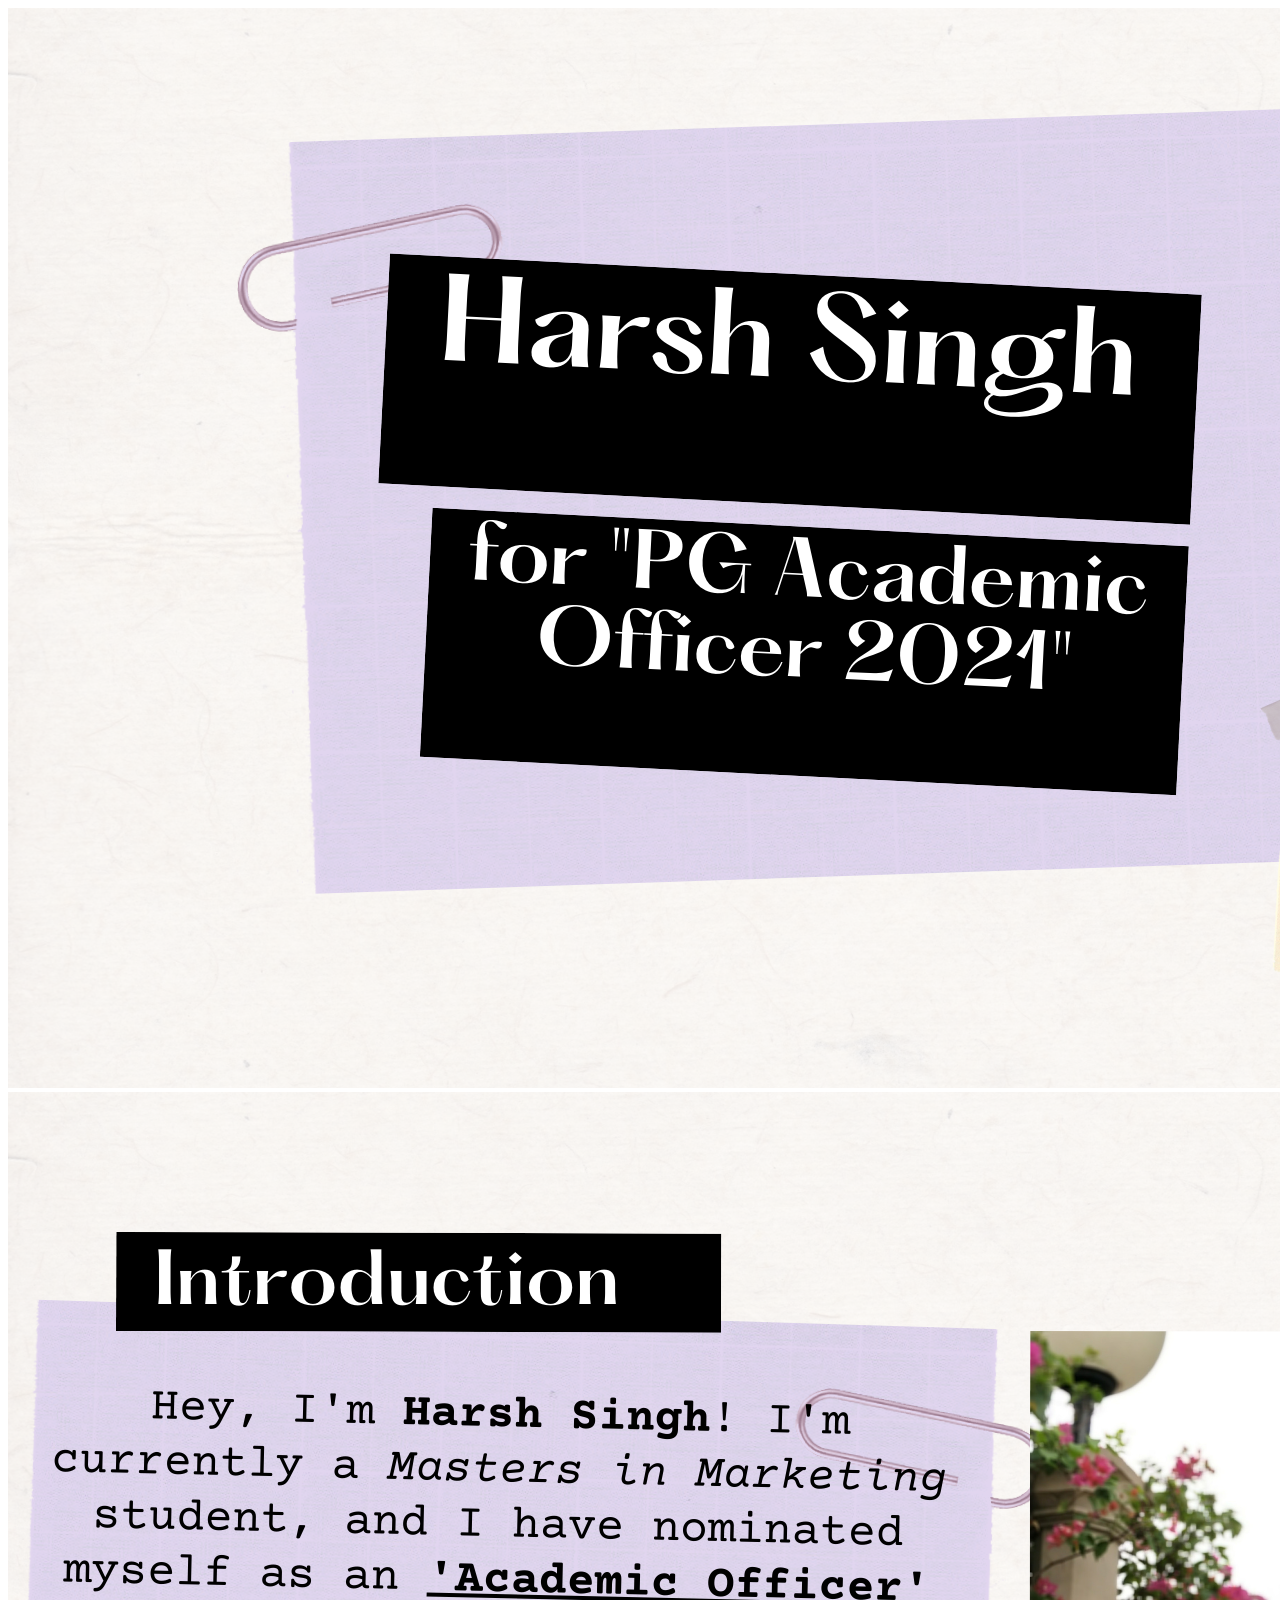
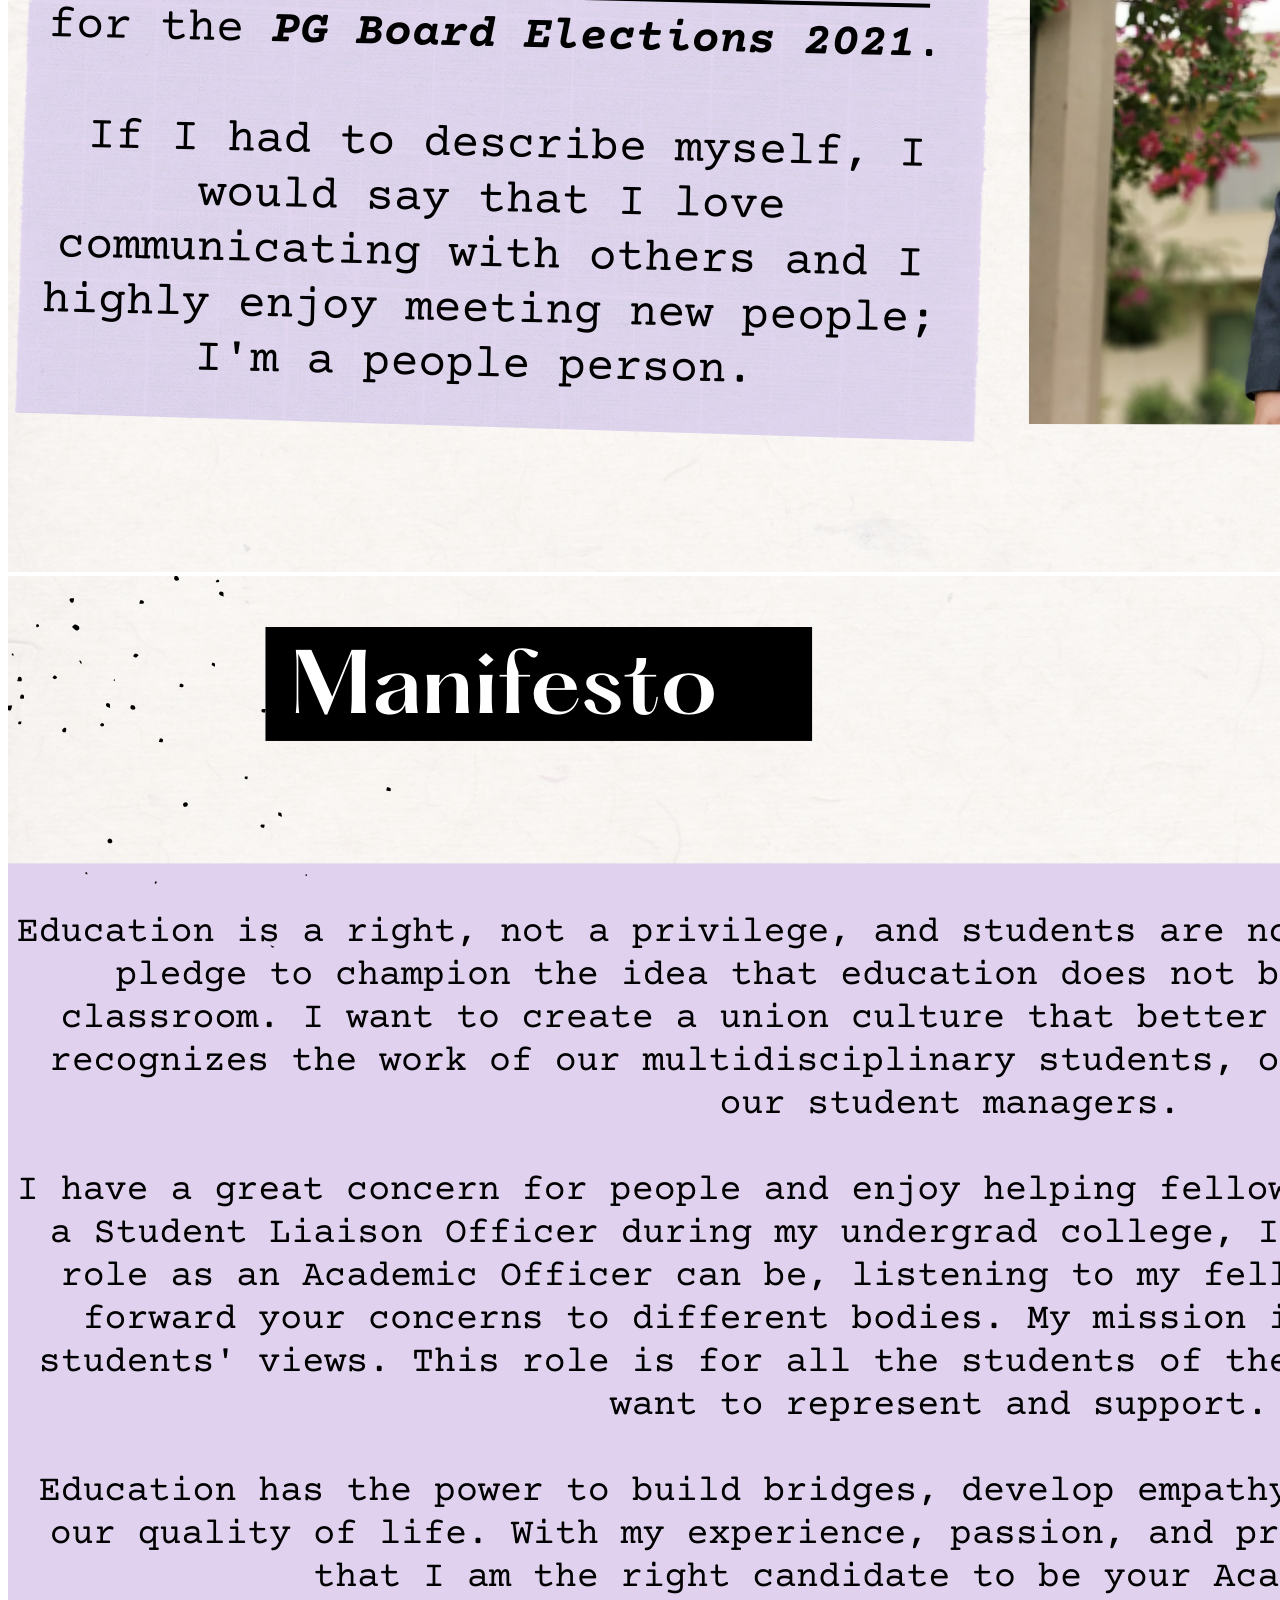
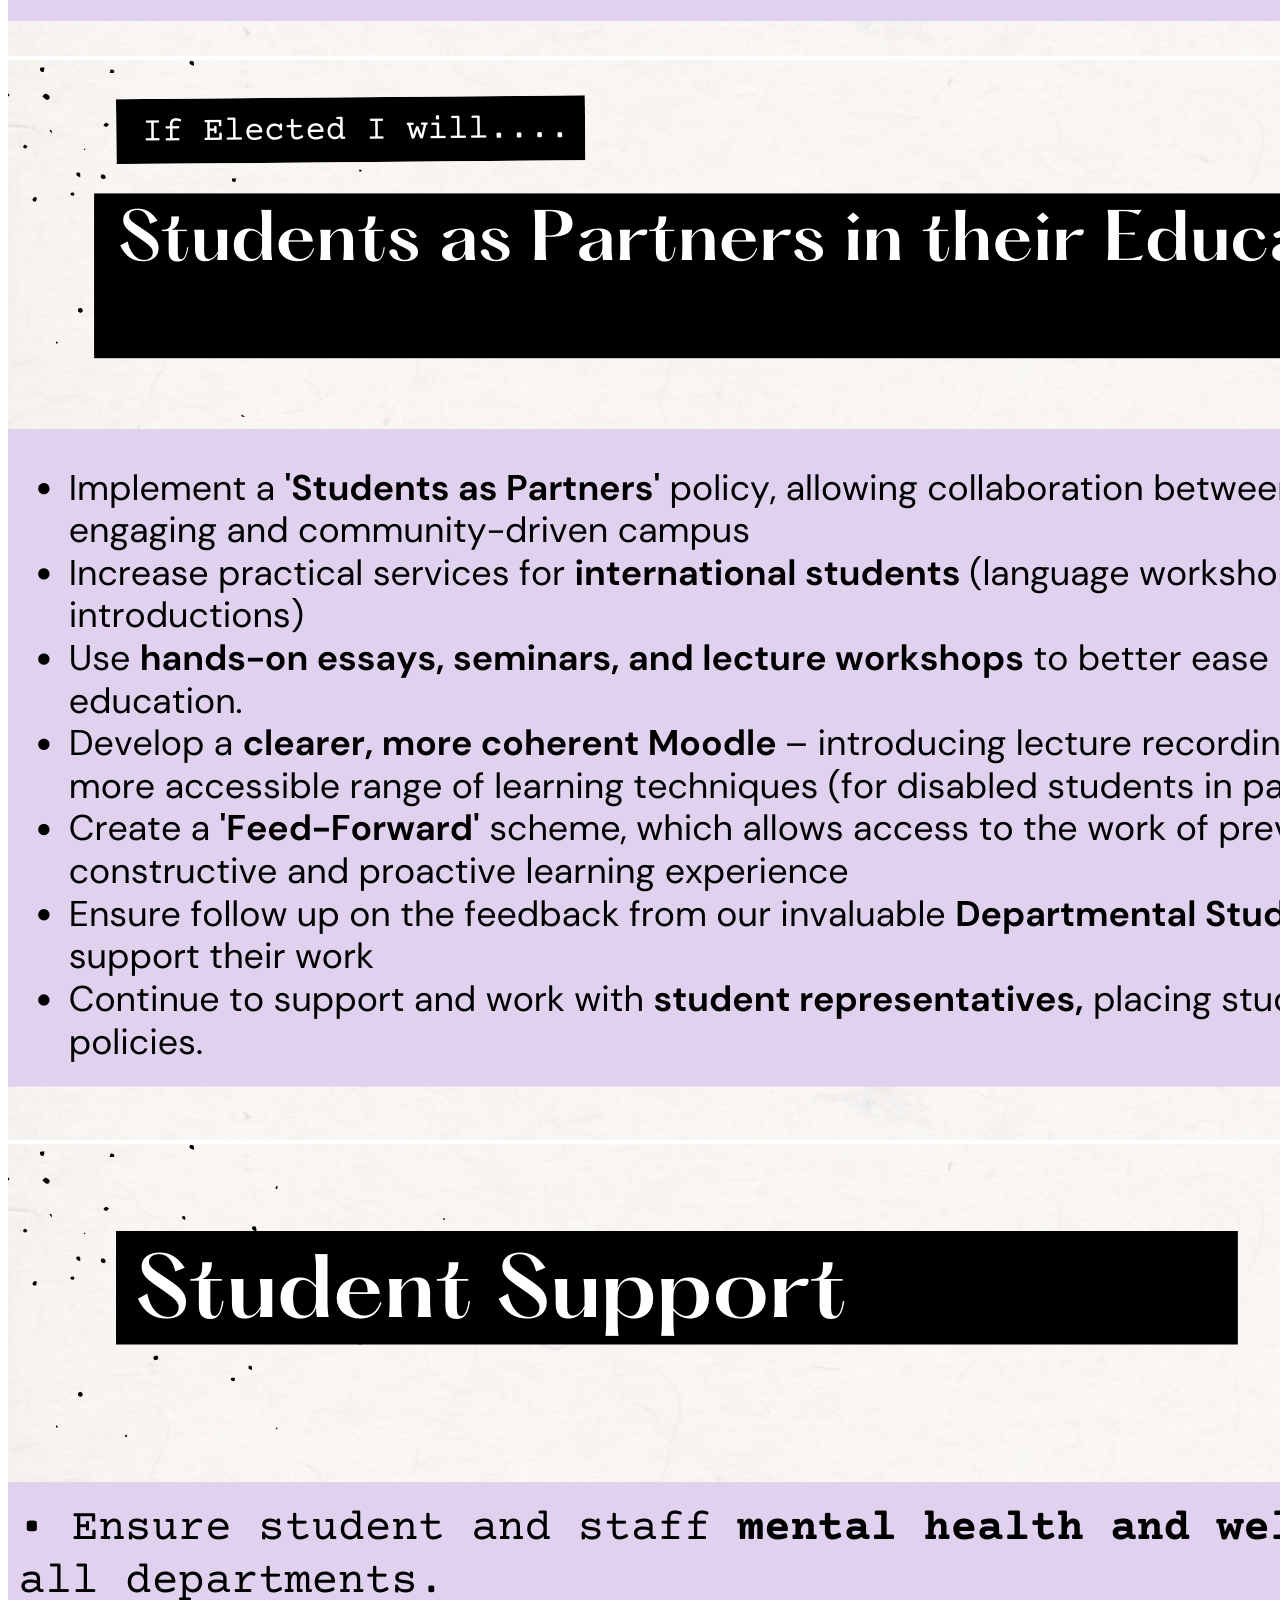
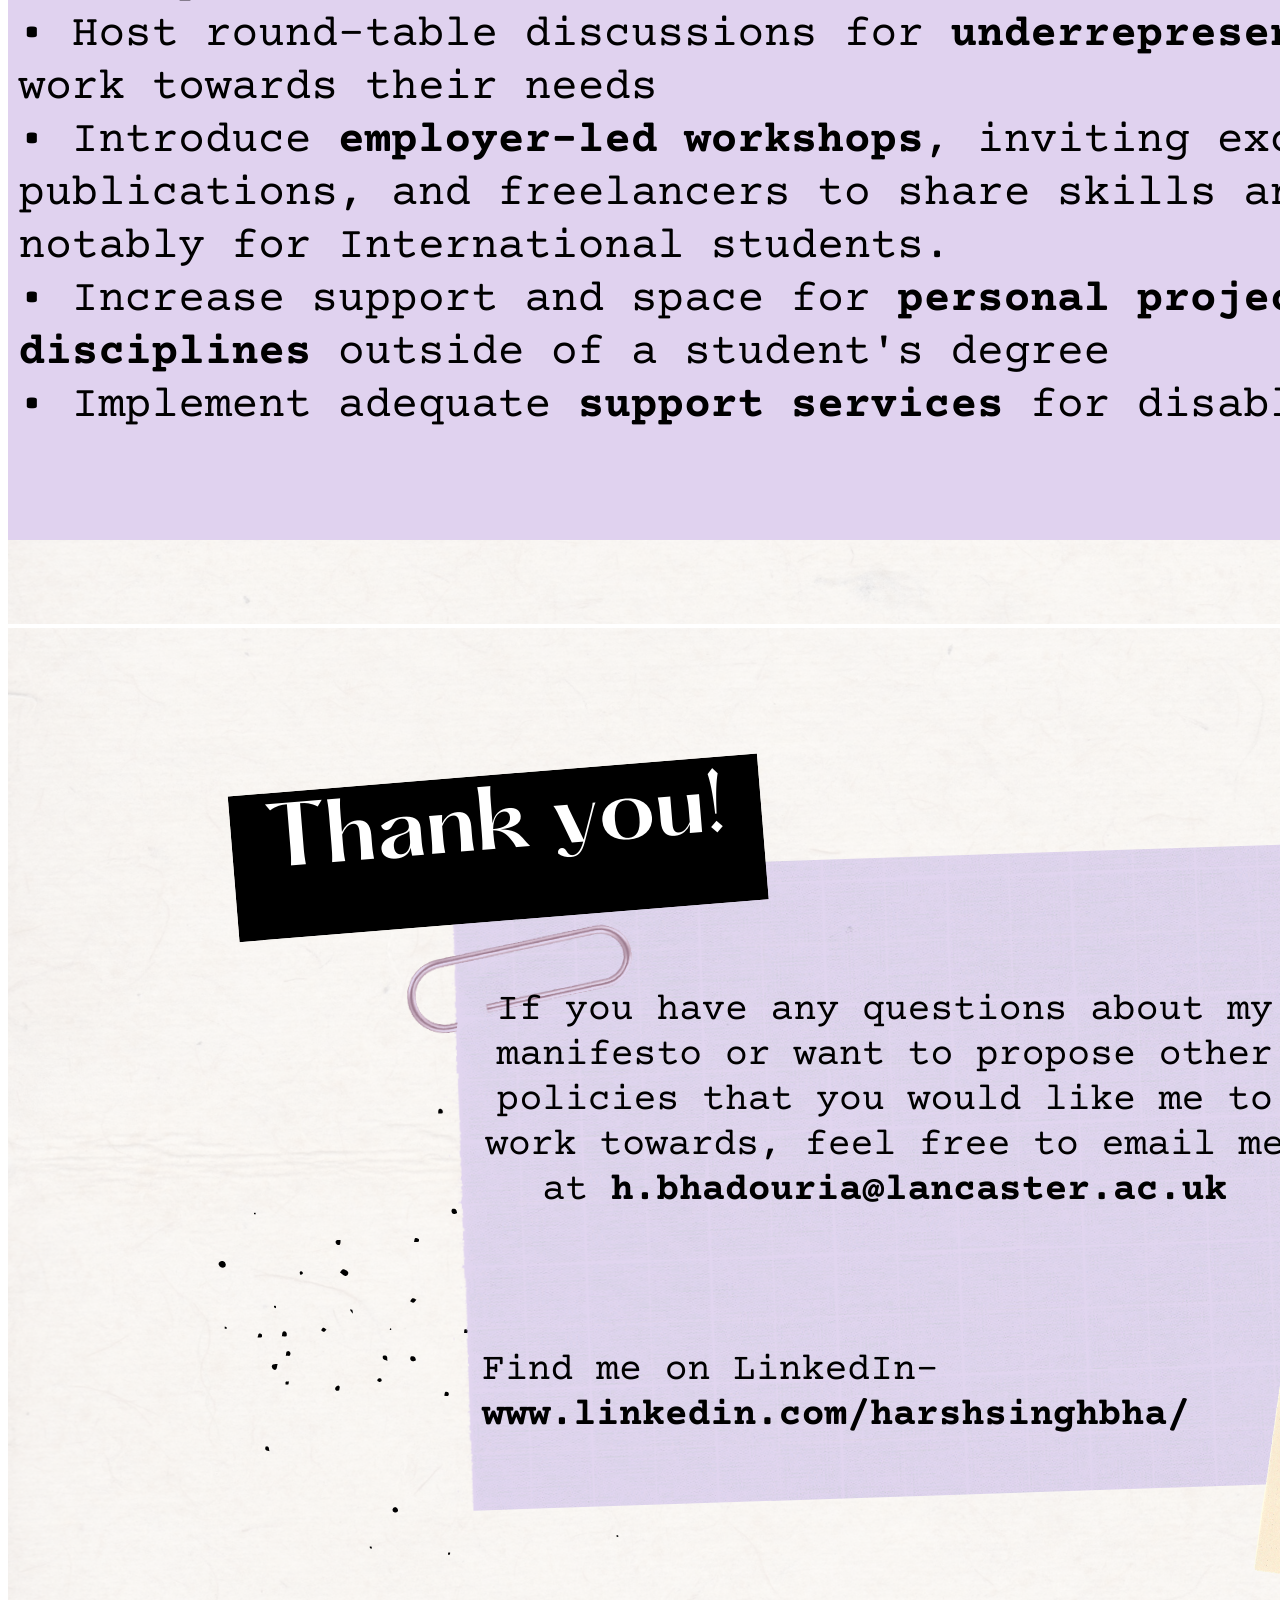
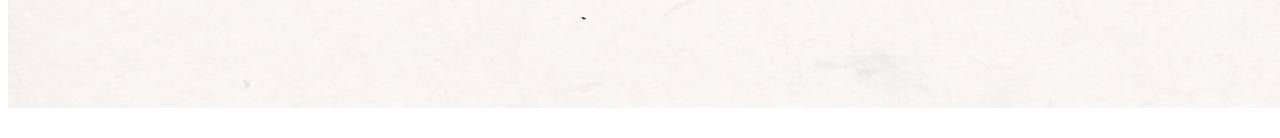
==== sites/harsh/index.html @ a8b6e7b9 "initial commit - site - harsh singh" ====
<!DOCTYPE html>
<html lang="en">
<head>
    <meta charset="UTF-8">
    <meta http-equiv="X-UA-Compatible" content="IE=edge">
    <meta name="viewport" content="width=device-width, initial-scale=1.0">
    <title>Harsh Singh</title>
    <link href="https://cdn.jsdelivr.net/npm/bootstrap@5.1.3/dist/css/bootstrap.min.css" rel="stylesheet" integrity="sha384-1BmE4kWBq78iYhFldvKuhfTAU6auU8tT94WrHftjDbrCEXSU1oBoqyl2QvZ6jIW3" crossorigin="anonymous">
</head>
<body>
    <section class="container">
        <img src="./img/1.png" alt="" class="w-100 mb-2">
        <img src="./img/2.png" alt="" class="w-100 mb-2">
        <img src="./img/3.png" alt="" class="w-100 mb-2">
        <img src="./img/4.png" alt="" class="w-100 mb-2">
        <img src="./img/5.png" alt="" class="w-100 mb-2">
        <img src="./img/6.png" alt="" class="w-100 mb-2">
        <img src="./img/7.png" alt="" class="w-100 mb-2">
        <img src="./img/8.png" alt="" class="w-100 mb-2">
        <img src="./img/9.png" alt="" class="w-100 mb-2">
    </section>

    <script src="https://cdn.jsdelivr.net/npm/bootstrap@5.1.3/dist/js/bootstrap.bundle.min.js" integrity="sha384-ka7Sk0Gln4gmtz2MlQnikT1wXgYsOg+OMhuP+IlRH9sENBO0LRn5q+8nbTov4+1p" crossorigin="anonymous"></script>
    <script>
        screen.orientation.lock("landscape");
    </script>
</body>
</html>
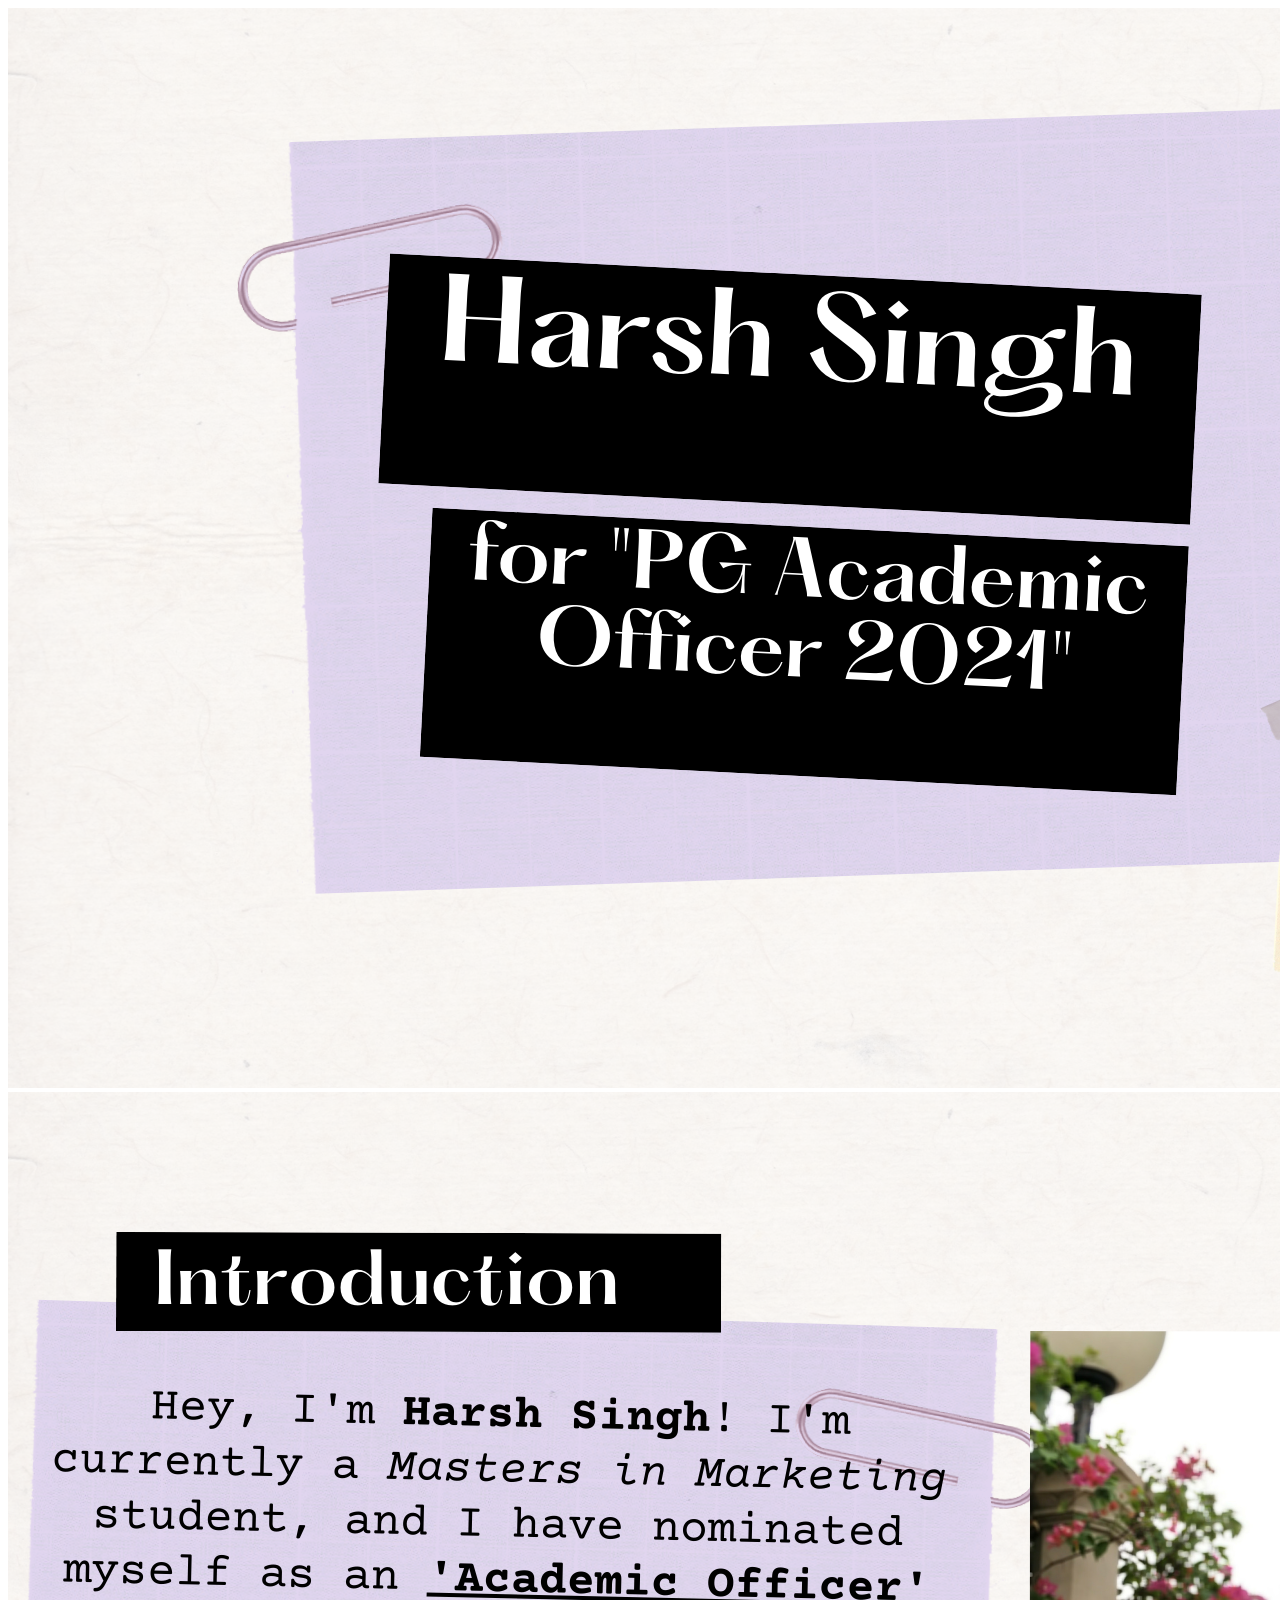
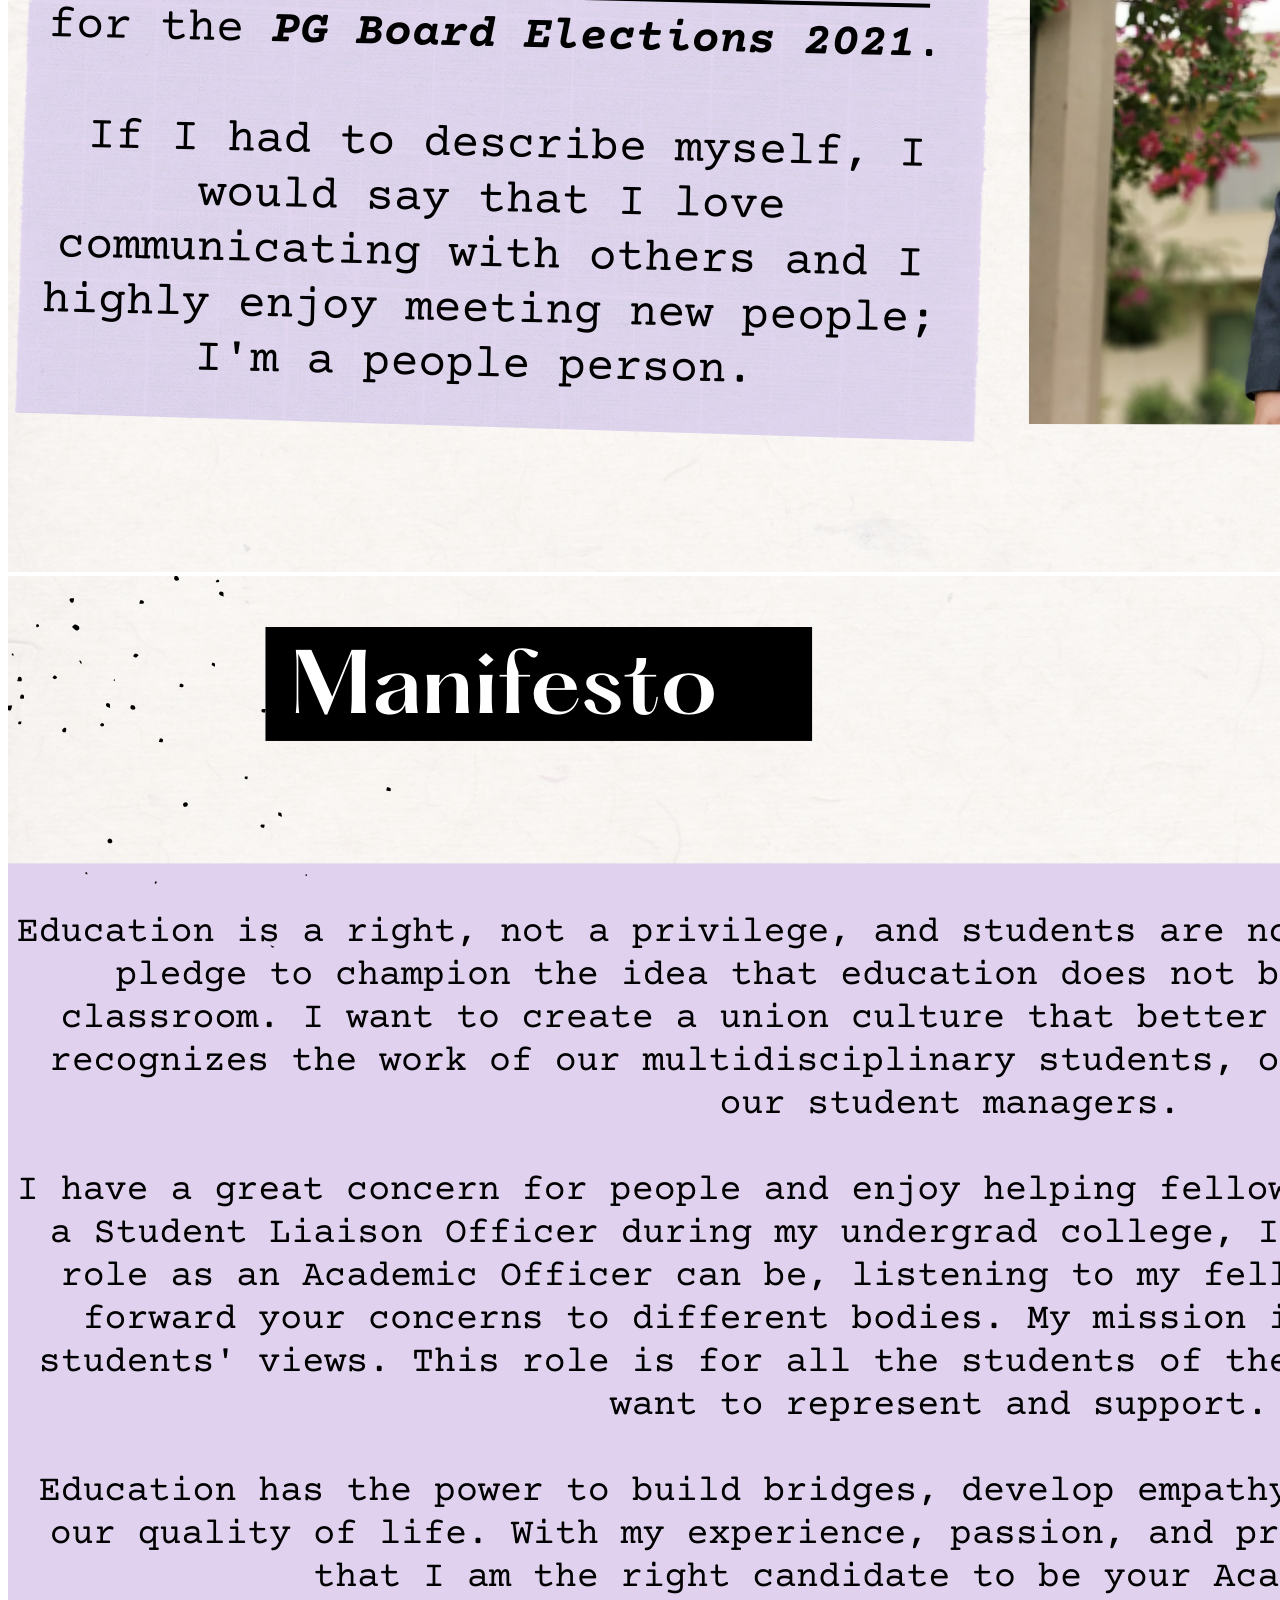
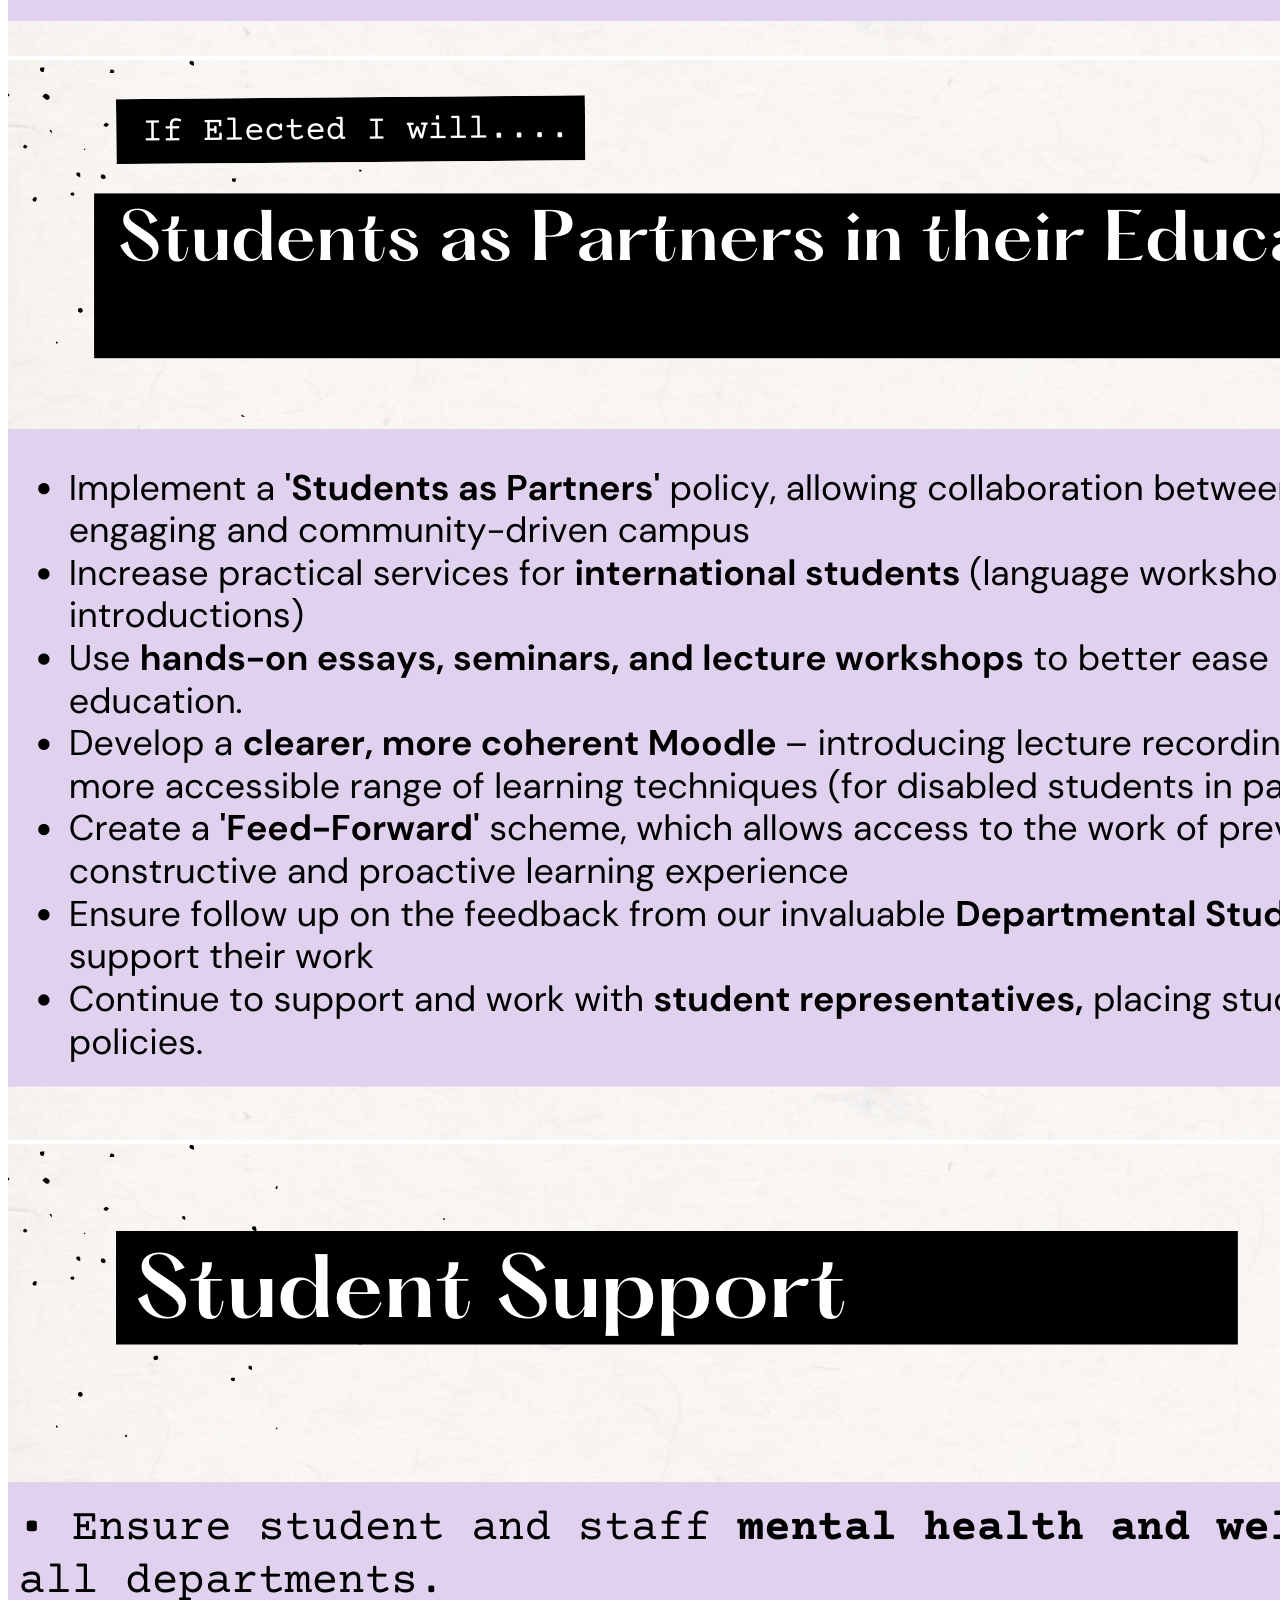
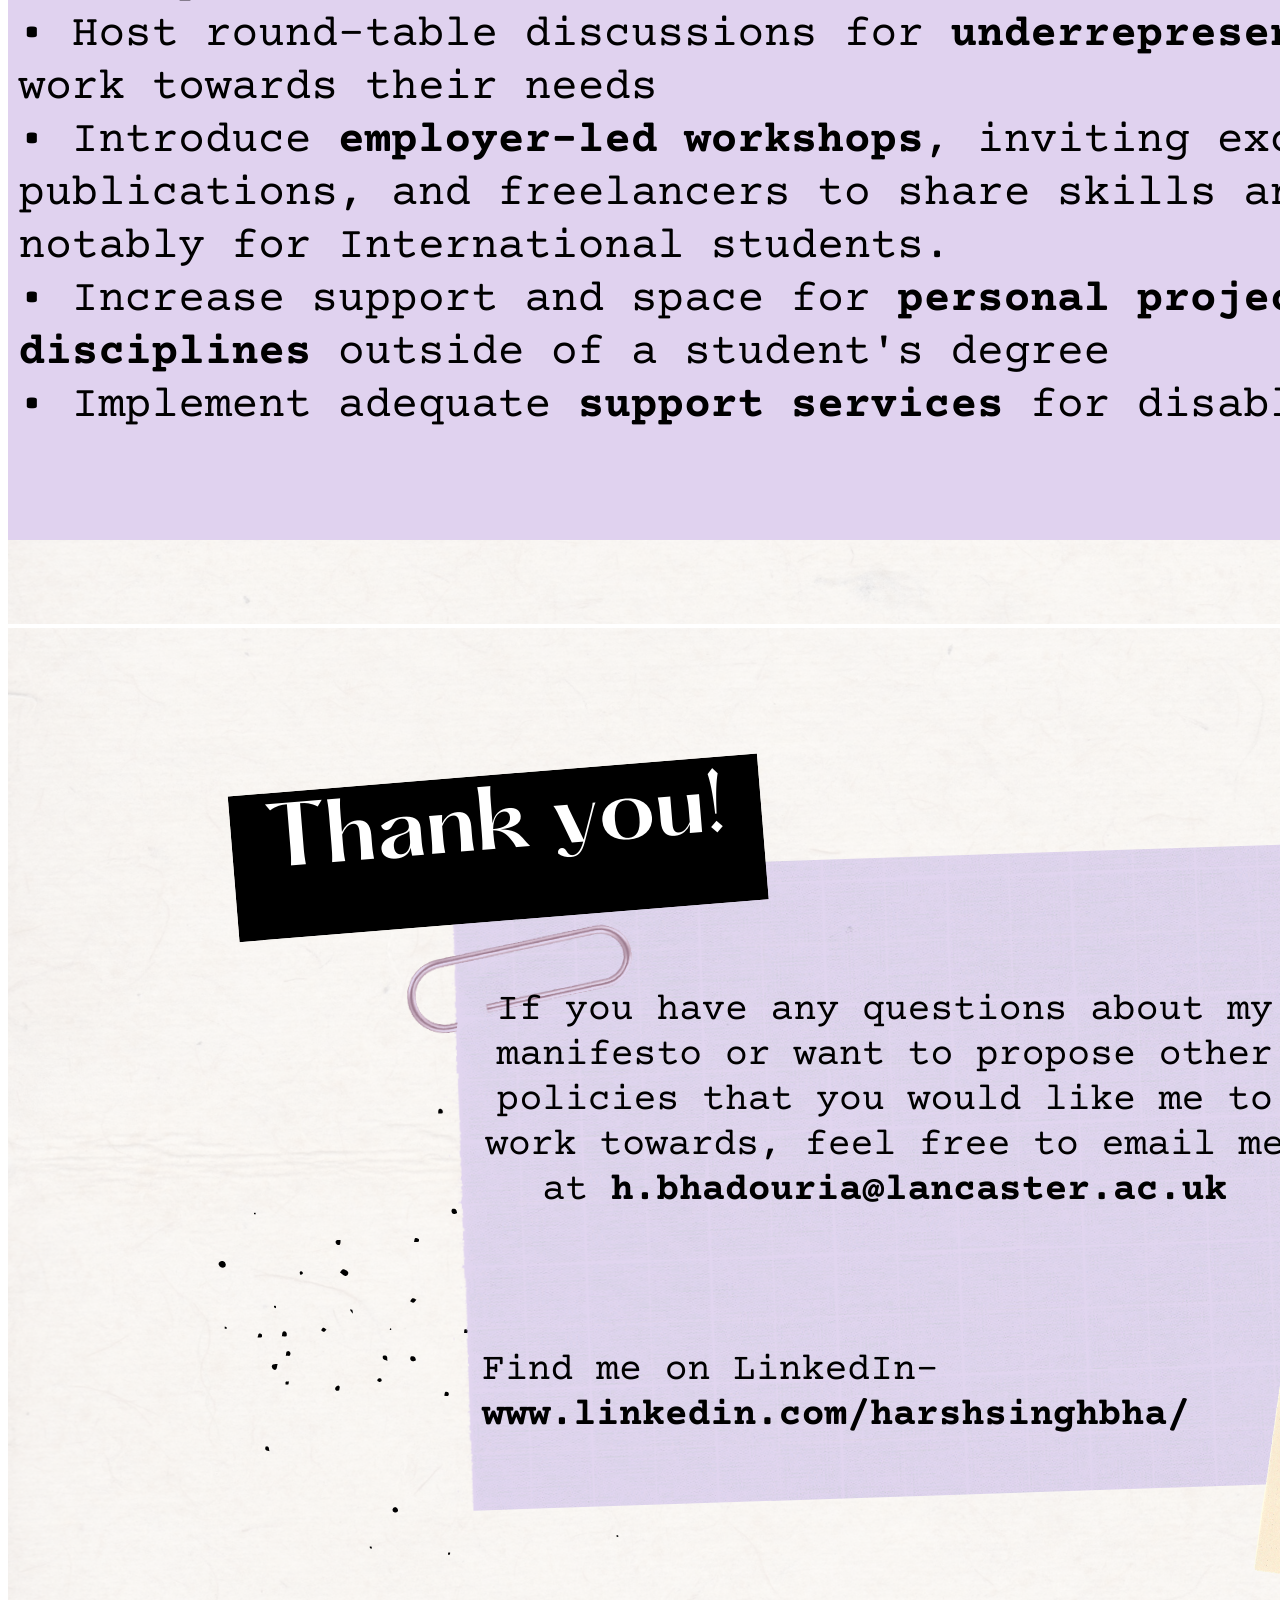
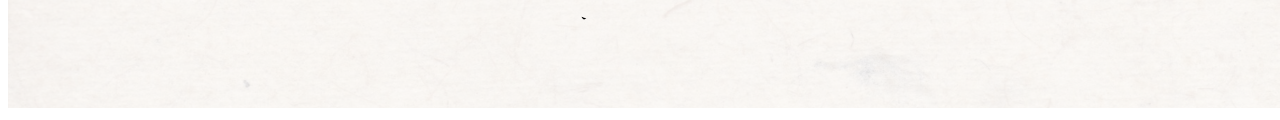
==== commit 90128cbe: "fixed styling and added darkmode" ====
--- a/sites/harsh/index.html
+++ b/sites/harsh/index.html
@@ -4,25 +4,24 @@
     <meta charset="UTF-8">
     <meta http-equiv="X-UA-Compatible" content="IE=edge">
     <meta name="viewport" content="width=device-width, initial-scale=1.0">
+    <meta name="color-scheme" content="dark light">
     <title>Harsh Singh</title>
     <link href="https://cdn.jsdelivr.net/npm/bootstrap@5.1.3/dist/css/bootstrap.min.css" rel="stylesheet" integrity="sha384-1BmE4kWBq78iYhFldvKuhfTAU6auU8tT94WrHftjDbrCEXSU1oBoqyl2QvZ6jIW3" crossorigin="anonymous">
+    <link rel="stylesheet" href="./style.css">
 </head>
 <body>
-    <section class="container">
-        <img src="./img/1.png" alt="" class="w-100 mb-2">
-        <img src="./img/2.png" alt="" class="w-100 mb-2">
-        <img src="./img/3.png" alt="" class="w-100 mb-2">
-        <img src="./img/4.png" alt="" class="w-100 mb-2">
-        <img src="./img/5.png" alt="" class="w-100 mb-2">
-        <img src="./img/6.png" alt="" class="w-100 mb-2">
-        <img src="./img/7.png" alt="" class="w-100 mb-2">
-        <img src="./img/8.png" alt="" class="w-100 mb-2">
-        <img src="./img/9.png" alt="" class="w-100 mb-2">
+    <section class="container pt-2">
+        <img src="./img/1.png" alt="" class="w-100 mb-1">
+        <img src="./img/2.png" alt="" class="w-100 mb-1">
+        <img src="./img/3.png" alt="" class="w-100 mb-1">
+        <img src="./img/4.png" alt="" class="w-100 mb-1">
+        <img src="./img/5.png" alt="" class="w-100 mb-1">
+        <img src="./img/6.png" alt="" class="w-100 mb-1">
     </section>
 
     <script src="https://cdn.jsdelivr.net/npm/bootstrap@5.1.3/dist/js/bootstrap.bundle.min.js" integrity="sha384-ka7Sk0Gln4gmtz2MlQnikT1wXgYsOg+OMhuP+IlRH9sENBO0LRn5q+8nbTov4+1p" crossorigin="anonymous"></script>
     <script>
-        screen.orientation.lock("landscape");
+        screen.orientation.lock("landscape-primary");
     </script>
 </body>
 </html>
--- a/sites/harsh/style.css
+++ b/sites/harsh/style.css
@@ -0,0 +1,5 @@
+@media (prefers-color-scheme: dark) {
+    body {
+        background-color: black;
+    }
+}
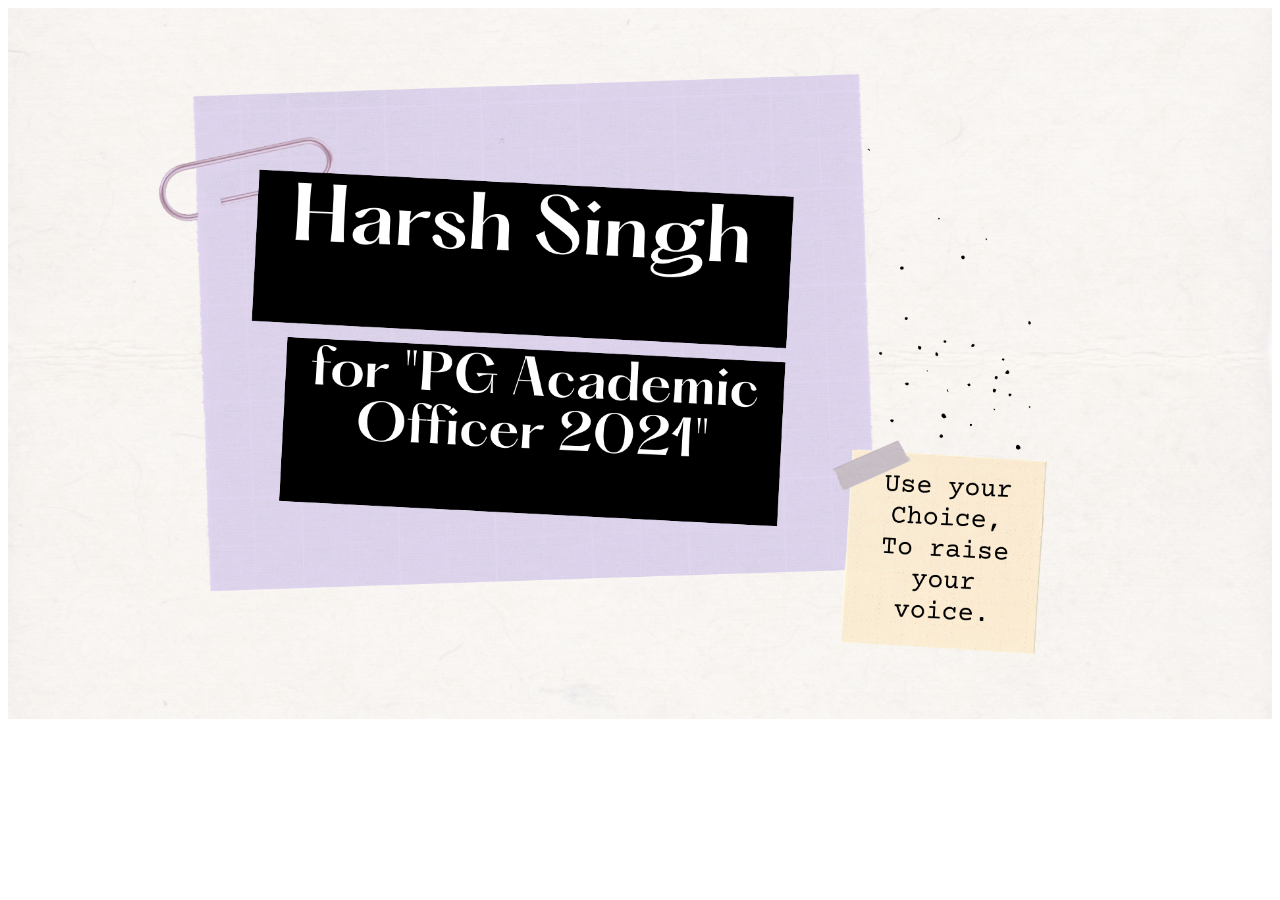
==== commit b3a941da: "slideshow for harsh" ====
--- a/sites/harsh/index.html
+++ b/sites/harsh/index.html
@@ -7,21 +7,25 @@
     <meta name="color-scheme" content="dark light">
     <title>Harsh Singh</title>
     <link href="https://cdn.jsdelivr.net/npm/bootstrap@5.1.3/dist/css/bootstrap.min.css" rel="stylesheet" integrity="sha384-1BmE4kWBq78iYhFldvKuhfTAU6auU8tT94WrHftjDbrCEXSU1oBoqyl2QvZ6jIW3" crossorigin="anonymous">
-    <link rel="stylesheet" href="./style.css">
+    <link rel="stylesheet" href="./assets/css/owl.carousel.min.css">
+    <link rel="stylesheet" href="./assets/css/owl.theme.default.min.css">
+    <link rel="stylesheet" href="./assets/css/style.css">
 </head>
 <body>
-    <section class="container pt-2">
-        <img src="./img/1.png" alt="" class="w-100 mb-1">
-        <img src="./img/2.png" alt="" class="w-100 mb-1">
-        <img src="./img/3.png" alt="" class="w-100 mb-1">
-        <img src="./img/4.png" alt="" class="w-100 mb-1">
-        <img src="./img/5.png" alt="" class="w-100 mb-1">
-        <img src="./img/6.png" alt="" class="w-100 mb-1">
+    <section class="container vh-100 d-flex align-items-center">
+        <div class="owl-carousel">
+            <div><img src="./img/1.png" alt="" class="w-100 mb-1"></div>
+            <div><img src="./img/2.png" alt="" class="w-100 mb-1"></div>
+            <div><img src="./img/3.png" alt="" class="w-100 mb-1"></div>
+            <div><img src="./img/4.png" alt="" class="w-100 mb-1"></div>
+            <div><img src="./img/5.png" alt="" class="w-100 mb-1"></div>
+            <div><img src="./img/6.png" alt="" class="w-100 mb-1"></div>
+        </div>
     </section>
 
     <script src="https://cdn.jsdelivr.net/npm/bootstrap@5.1.3/dist/js/bootstrap.bundle.min.js" integrity="sha384-ka7Sk0Gln4gmtz2MlQnikT1wXgYsOg+OMhuP+IlRH9sENBO0LRn5q+8nbTov4+1p" crossorigin="anonymous"></script>
-    <script>
-        screen.orientation.lock("landscape-primary");
-    </script>
+    <script src="https://cdnjs.cloudflare.com/ajax/libs/jquery/3.6.0/jquery.min.js" referrerpolicy="no-referrer"></script>
+    <script src="./assets/js/owl.carousel.min.js"></script>
+    <script src="./assets/js/script.js"></script>
 </body>
 </html>
--- a/sites/harsh/assets/css/style.css
+++ b/sites/harsh/assets/css/style.css
@@ -0,0 +1,5 @@
+@media (prefers-color-scheme: dark) {
+    body {
+        background-color: black;
+    }
+}
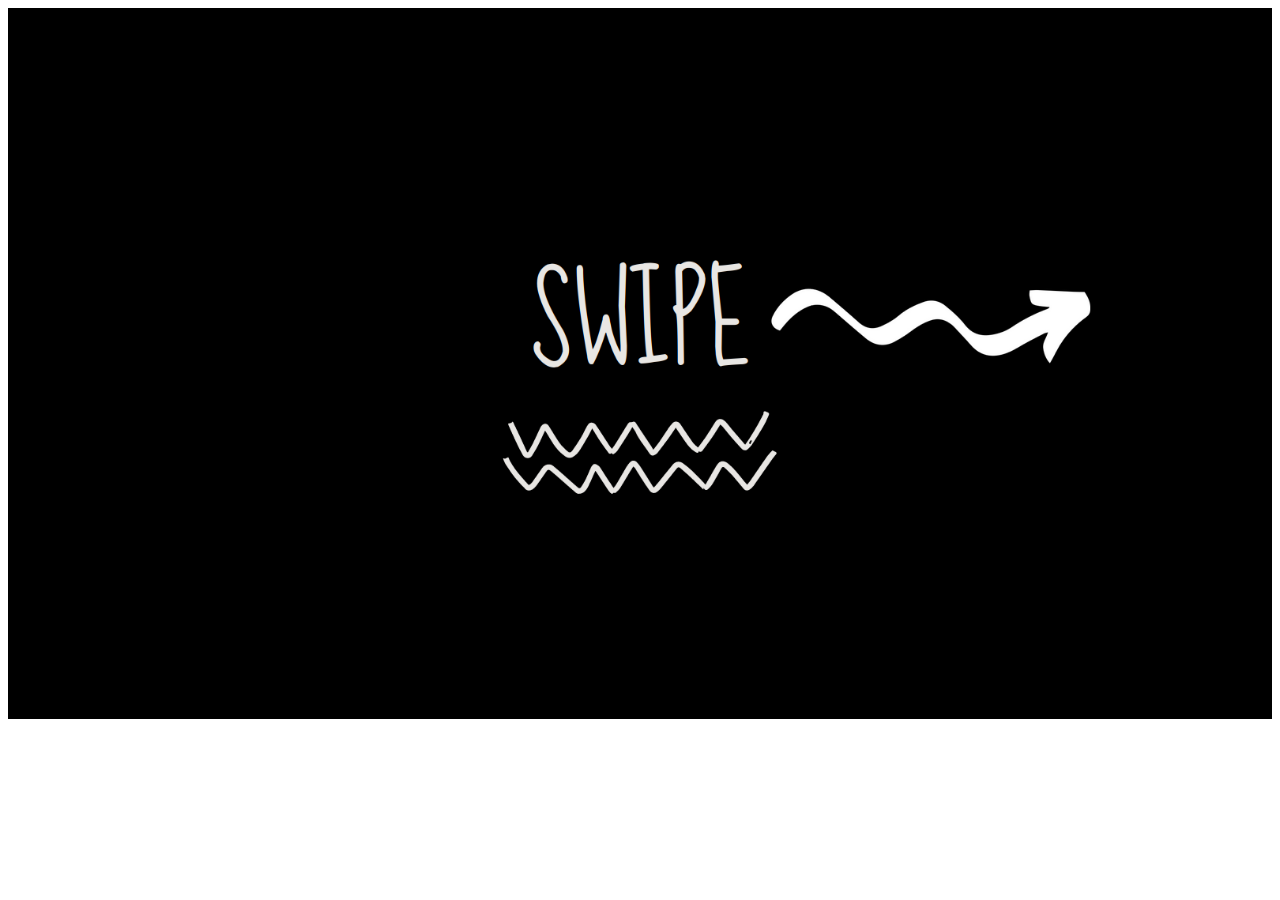
==== commit 0ea31b27: "swipe hint and linkedin outro" ====
--- a/sites/harsh/index.html
+++ b/sites/harsh/index.html
@@ -14,12 +14,14 @@
 <body>
     <section class="container vh-100 d-flex align-items-center">
         <div class="owl-carousel">
-            <div><img src="./img/1.png" alt="" class="w-100 mb-1"></div>
-            <div><img src="./img/2.png" alt="" class="w-100 mb-1"></div>
-            <div><img src="./img/3.png" alt="" class="w-100 mb-1"></div>
-            <div><img src="./img/4.png" alt="" class="w-100 mb-1"></div>
-            <div><img src="./img/5.png" alt="" class="w-100 mb-1"></div>
-            <div><img src="./img/6.png" alt="" class="w-100 mb-1"></div>
+            <div><img src="./img/0.png" alt="" class="w-100"></div>
+            <div><img src="./img/1.png" alt="" class="w-100"></div>
+            <div><img src="./img/2.png" alt="" class="w-100"></div>
+            <div><img src="./img/3.png" alt="" class="w-100"></div>
+            <div><img src="./img/4.png" alt="" class="w-100"></div>
+            <div><img src="./img/5.png" alt="" class="w-100"></div>
+            <div><img src="./img/6.png" alt="" class="w-100"></div>
+            <div><img src="./img/7.png" alt="" class="w-100"></div>
         </div>
     </section>
 
